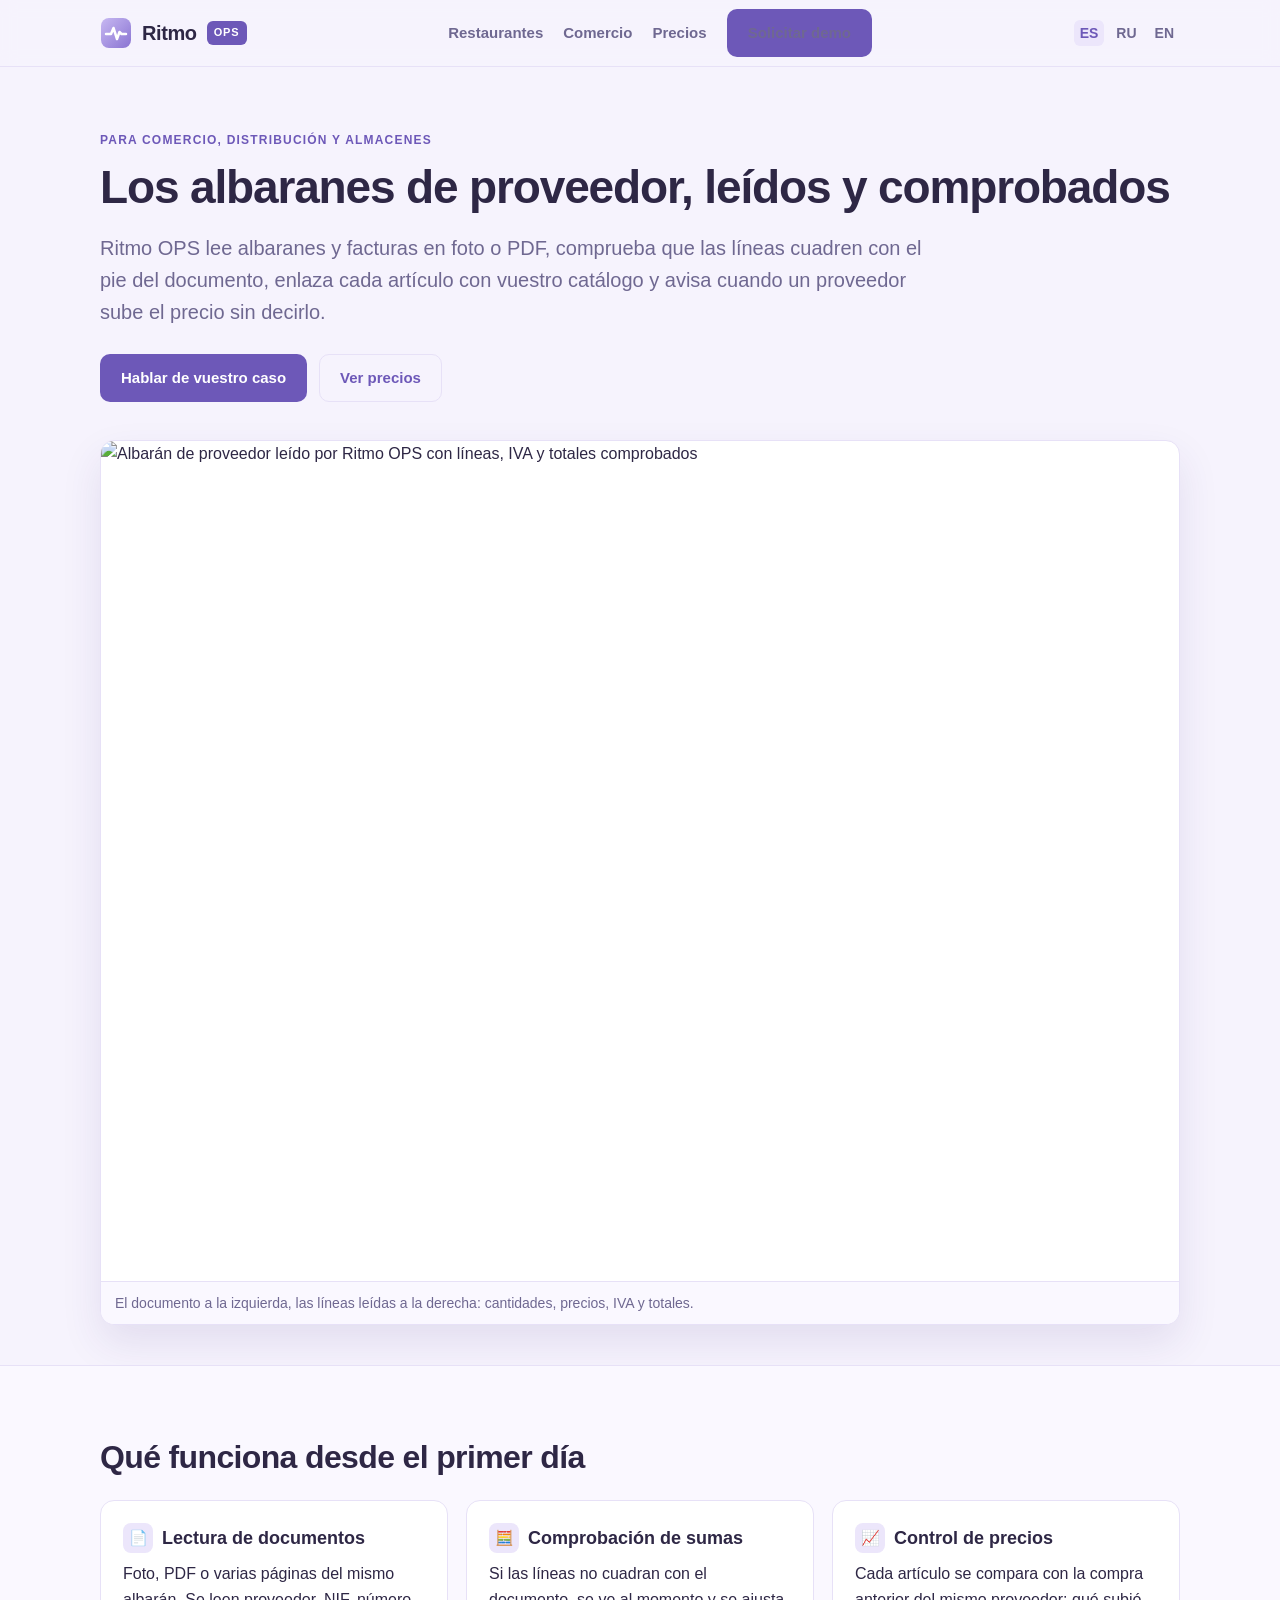
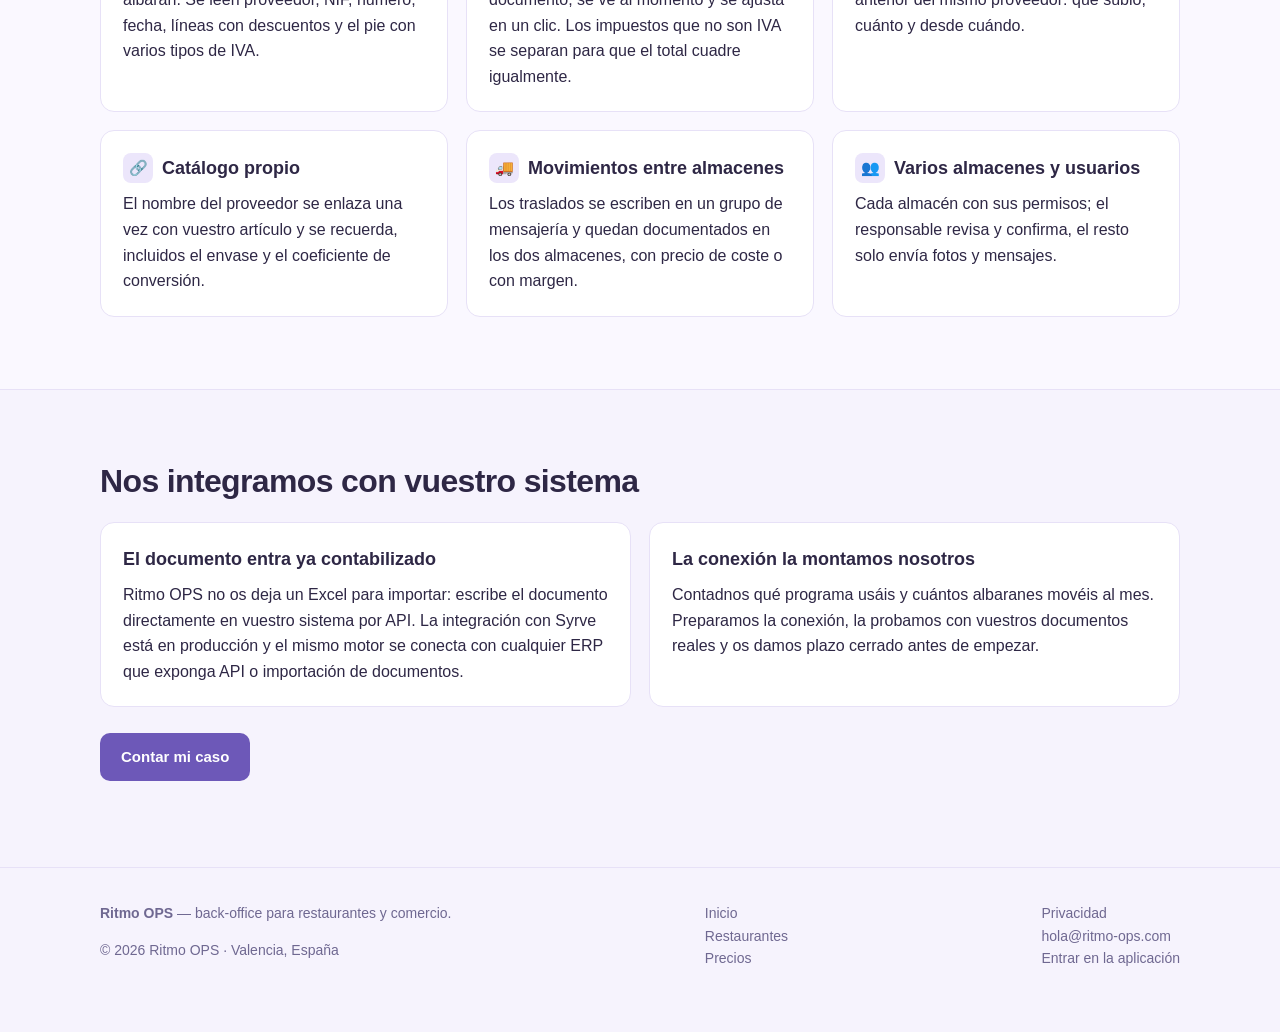
==== comercio.html @ 029183cc "Add files via upload" ====
<!doctype html>
<html lang="es">
<head>
<meta charset="utf-8">
<meta name="viewport" content="width=device-width, initial-scale=1">
<title>OCR de albaranes y control de precios para comercio y almacenes — Ritmo OPS</title>
<meta name="description" content="Lectura automática de albaranes y facturas de proveedor, control de subidas de precio y traspasos entre almacenes, contabilizados en dos clics. Nos integramos con vuestro sistema.">
<link rel="canonical" href="https://ritmo-ops.com/comercio.html">
<meta property="og:type" content="article">
<meta property="og:url" content="https://ritmo-ops.com/comercio.html">
<meta property="og:title" content="OCR de albaranes y control de precios para comercio">
<meta property="og:description" content="De la foto del albarán a los datos estructurados. Control de precios de proveedores y traspasos entre almacenes.">
<meta property="og:image" content="https://ritmo-ops.com/img/og.png">
<link rel="icon" type="image/svg+xml" href="/img/favicon.svg">
<link rel="stylesheet" href="/style.css">
</head>
<body>

<header class="top">
  <div class="wrap">
    <a class="brand" href="/">
      <span class="mark"><svg viewBox="0 0 64 64" xmlns="http://www.w3.org/2000/svg" aria-hidden="true"><defs><linearGradient id="g" x1="0" y1="0" x2="1" y2="1"><stop offset="0" stop-color="#c7b8f2"/><stop offset="1" stop-color="#8a74d2"/></linearGradient></defs><rect x="2" y="2" width="60" height="60" rx="16" fill="url(#g)"/><path d="M12 34 H22 L27 22 L34 44 L39 30 L43 34 H52" fill="none" stroke="#fff" stroke-width="5" stroke-linecap="round" stroke-linejoin="round"/></svg></span>
      Ritmo <b>OPS</b>
    </a>
    <nav class="menu">
      <a href="/restaurantes.html">Restaurantes</a>
      <a href="/comercio.html">Comercio</a>
      <a href="/#precios">Precios</a>
      <a class="btn" href="/#demo">Solicitar demo</a>
    </nav>
    <div class="lang" style="margin-left:auto">
      <a href="/" aria-current="page">ES</a><a href="/ru/">RU</a><a href="/en/">EN</a>
    </div>
  </div>
</header>

<section class="hero">
  <div class="wrap">
    <p class="eyebrow">Para comercio, distribución y almacenes</p>
    <h1>Los albaranes de proveedor, leídos y comprobados</h1>
    <p class="lead">Ritmo OPS lee albaranes y facturas en foto o PDF, comprueba que las líneas cuadren
      con el pie del documento, enlaza cada artículo con vuestro catálogo y avisa cuando un
      proveedor sube el precio sin decirlo.</p>
    <div class="cta">
      <a class="btn" href="/#demo">Hablar de vuestro caso</a>
      <a class="btn ghost" href="/#precios">Ver precios</a>
    </div>

    <figure class="shot">
      <img src="/img/shot-factura.png" width="1440" height="840"
           alt="Albarán de proveedor leído por Ritmo OPS con líneas, IVA y totales comprobados">
      <figcaption>El documento a la izquierda, las líneas leídas a la derecha: cantidades, precios, IVA y totales.</figcaption>
    </figure>
  </div>
</section>

<section class="tint">
  <div class="wrap">
    <h2>Qué funciona desde el primer día</h2>
    <div class="grid g3" style="margin-top:24px">
      <div class="card">
        <h3><span class="ico">📄</span> Lectura de documentos</h3>
        <p>Foto, PDF o varias páginas del mismo albarán. Se leen proveedor, NIF, número, fecha,
          líneas con descuentos y el pie con varios tipos de IVA.</p>
      </div>
      <div class="card">
        <h3><span class="ico">🧮</span> Comprobación de sumas</h3>
        <p>Si las líneas no cuadran con el documento, se ve al momento y se ajusta en un clic. Los
          impuestos que no son IVA se separan para que el total cuadre igualmente.</p>
      </div>
      <div class="card">
        <h3><span class="ico">📈</span> Control de precios</h3>
        <p>Cada artículo se compara con la compra anterior del mismo proveedor: qué subió, cuánto y
          desde cuándo.</p>
      </div>
      <div class="card">
        <h3><span class="ico">🔗</span> Catálogo propio</h3>
        <p>El nombre del proveedor se enlaza una vez con vuestro artículo y se recuerda, incluidos
          el envase y el coeficiente de conversión.</p>
      </div>
      <div class="card">
        <h3><span class="ico">🚚</span> Movimientos entre almacenes</h3>
        <p>Los traslados se escriben en un grupo de mensajería y quedan documentados en los dos
          almacenes, con precio de coste o con margen.</p>
      </div>
      <div class="card">
        <h3><span class="ico">👥</span> Varios almacenes y usuarios</h3>
        <p>Cada almacén con sus permisos; el responsable revisa y confirma, el resto solo envía
          fotos y mensajes.</p>
      </div>
    </div>
  </div>
</section>

<section>
  <div class="wrap">
    <h2>Nos integramos con vuestro sistema</h2>
    <div class="grid g2" style="margin-top:22px">
      <div class="card">
        <h3>El documento entra ya contabilizado</h3>
        <p>Ritmo OPS no os deja un Excel para importar: escribe el documento directamente en vuestro
          sistema por API. La integración con Syrve está en producción y el mismo motor se conecta
          con cualquier ERP que exponga API o importación de documentos.</p>
      </div>
      <div class="card">
        <h3>La conexión la montamos nosotros</h3>
        <p>Contadnos qué programa usáis y cuántos albaranes movéis al mes. Preparamos la conexión,
          la probamos con vuestros documentos reales y os damos plazo cerrado antes de empezar.</p>
      </div>
    </div>
    <p style="margin-top:26px"><a class="btn" href="/#demo">Contar mi caso</a></p>
  </div>
</section>

<footer>
  <div class="wrap cols">
    <div class="legal">
      <p><strong>Ritmo OPS</strong> — back-office para restaurantes y comercio.</p>
      <p>© 2026 Ritmo OPS · Valencia, España</p>
    </div>
    <div>
      <p><a href="/">Inicio</a><br><a href="/restaurantes.html">Restaurantes</a><br><a href="/#precios">Precios</a></p>
    </div>
    <div>
      <p><a href="/privacidad.html">Privacidad</a><br>
        <a href="mailto:hola@ritmo-ops.com">hola@ritmo-ops.com</a><br>
        <a href="https://app.ritmo-ops.com">Entrar en la aplicación</a></p>
    </div>
  </div>
</footer>

</body>
</html>
---- style.css ----
/* Ritmo OPS — сайт-витрина. Один файл на все страницы. */
:root {
  --ground: #f6f3fd; --surface: #fff; --surface-2: #faf8ff;
  --ink: #2e2745; --ink-soft: #6f6891; --line: #e7e1f7;
  --accent: #6d58b8; --accent-2: #8a74d2; --accent-soft: #ece6fb; --lilac: #d9cef7;
  --ok: #2f7d5c; --ok-soft: #e3f3ec;
  --radius: 14px; --wrap: 1120px;
  color-scheme: light;
}
* { box-sizing: border-box; }
html { scroll-behavior: smooth; }
body {
  margin: 0; background: var(--ground); color: var(--ink);
  font: 16px/1.6 -apple-system, BlinkMacSystemFont, "Segoe UI", Roboto, "Helvetica Neue", Arial, sans-serif;
  -webkit-font-smoothing: antialiased;
}
img { max-width: 100%; display: block; }
a { color: var(--accent); text-decoration: none; }
a:hover { text-decoration: underline; }
.wrap { width: 100%; max-width: var(--wrap); margin: 0 auto; padding: 0 20px; }

/* шапка */
header.top { position: sticky; top: 0; z-index: 20; background: rgba(246,243,253,.92);
  backdrop-filter: blur(8px); border-bottom: 1px solid var(--line); }
.top .wrap { display: flex; align-items: center; gap: 18px; height: 66px; }
.brand { display: flex; align-items: center; gap: 10px; font-weight: 800; font-size: 20px;
  letter-spacing: -.02em; color: var(--ink); }
.brand:hover { text-decoration: none; }
.brand .mark { width: 32px; height: 32px; border-radius: 9px; overflow: hidden; flex: none; }
.brand b { background: var(--accent); color: #fff; font-size: 11px; font-weight: 800;
  letter-spacing: .08em; padding: 3px 7px; border-radius: 6px; }
nav.menu { display: flex; gap: 20px; margin-left: auto; align-items: center; }
nav.menu a { color: var(--ink-soft); font-weight: 600; font-size: 15px; }
nav.menu a:hover { color: var(--accent); text-decoration: none; }
.lang { display: flex; gap: 6px; align-items: center; font-size: 14px; }
.lang a { color: var(--ink-soft); font-weight: 600; padding: 2px 6px; border-radius: 6px; }
.lang a[aria-current] { background: var(--accent-soft); color: var(--accent); }
.btn { display: inline-block; background: var(--accent); color: #fff; font-weight: 700;
  padding: 11px 20px; border-radius: 10px; border: 1px solid transparent; font-size: 15px; }
.btn:hover { background: #5c48a3; text-decoration: none; }
.btn.ghost { background: transparent; color: var(--accent); border-color: var(--line); }
.btn.ghost:hover { background: var(--accent-soft); }
.burger { display: none; }

/* секции */
section { padding: 72px 0; }
section.tint { background: var(--surface-2); border-top: 1px solid var(--line); border-bottom: 1px solid var(--line); }
h1 { font-size: clamp(30px, 5vw, 46px); line-height: 1.12; letter-spacing: -.025em; margin: 0 0 18px; }
h2 { font-size: clamp(24px, 3.4vw, 32px); line-height: 1.2; letter-spacing: -.02em; margin: 0 0 14px; }
h3 { font-size: 18px; margin: 0 0 8px; }
p.lead { font-size: clamp(17px, 2.2vw, 20px); color: var(--ink-soft); margin: 0 0 26px; max-width: 42em; }
p { margin: 0 0 14px; }
.muted { color: var(--ink-soft); }
.eyebrow { text-transform: uppercase; letter-spacing: .1em; font-size: 12px; font-weight: 800;
  color: var(--accent); margin: 0 0 12px; }

/* герой */
.hero { padding: 64px 0 40px; }
.hero .cta { display: flex; gap: 12px; flex-wrap: wrap; margin-bottom: 14px; }
.hero .note { font-size: 14px; color: var(--ink-soft); }
.shot { margin-top: 38px; border: 1px solid var(--line); border-radius: var(--radius);
  overflow: hidden; background: var(--surface); box-shadow: 0 18px 40px rgba(60,44,120,.10); }
.shot img { width: 100%; }
figure { margin: 0; }
figcaption { font-size: 14px; color: var(--ink-soft); padding: 10px 14px; border-top: 1px solid var(--line);
  background: var(--surface-2); }

/* сетки */
.grid { display: grid; gap: 18px; }
.g2 { grid-template-columns: repeat(2, 1fr); }
.g3 { grid-template-columns: repeat(3, 1fr); }
.card { background: var(--surface); border: 1px solid var(--line); border-radius: var(--radius); padding: 22px; }
.card h3 { display: flex; align-items: center; gap: 9px; }
.card p:last-child { margin-bottom: 0; }
.ico { width: 30px; height: 30px; border-radius: 8px; background: var(--accent-soft); color: var(--accent);
  display: grid; place-items: center; font-size: 15px; flex: none; }

/* шаги */
ol.steps { counter-reset: s; list-style: none; padding: 0; margin: 0; display: grid; gap: 16px;
  grid-template-columns: repeat(4, 1fr); }
ol.steps li { counter-increment: s; background: var(--surface); border: 1px solid var(--line);
  border-radius: var(--radius); padding: 20px; }
ol.steps li::before { content: counter(s); display: grid; place-items: center; width: 28px; height: 28px;
  border-radius: 50%; background: var(--accent); color: #fff; font-weight: 800; font-size: 14px; margin-bottom: 10px; }
ol.steps b { display: block; margin-bottom: 4px; }

/* чат-пример */
.chat { background: var(--surface); border: 1px solid var(--line); border-radius: var(--radius); padding: 18px; }
.bubble { background: var(--accent-soft); border-radius: 12px; padding: 12px 14px; font-size: 15px;
  white-space: pre-line; margin-bottom: 10px; }
.arrowdown { text-align: center; color: var(--accent); font-size: 22px; margin: 6px 0; }
.docline { display: flex; justify-content: space-between; gap: 12px; padding: 10px 12px;
  border: 1px solid var(--line); border-radius: 10px; margin-bottom: 8px; font-size: 15px; }
.docline b { font-weight: 700; }
.tag { font-size: 12px; font-weight: 700; padding: 2px 8px; border-radius: 999px;
  background: var(--ok-soft); color: var(--ok); white-space: nowrap; }

/* тарифы */
.plans { display: grid; gap: 18px; grid-template-columns: repeat(3, 1fr); align-items: start; }
.plan { background: var(--surface); border: 1px solid var(--line); border-radius: var(--radius); padding: 24px; }
.plan.best { border-color: var(--accent); box-shadow: 0 12px 30px rgba(109,88,184,.12); position: relative; }
.plan.best::after { content: "Más elegido"; position: absolute; top: -12px; right: 18px; background: var(--accent);
  color: #fff; font-size: 12px; font-weight: 700; padding: 3px 10px; border-radius: 999px; }
.price { font-size: 34px; font-weight: 800; letter-spacing: -.02em; }
.price span { font-size: 15px; font-weight: 600; color: var(--ink-soft); }
.plan ul { list-style: none; padding: 0; margin: 14px 0 18px; }
.plan li { padding: 6px 0 6px 24px; position: relative; color: var(--ink-soft); }
.plan li::before { content: "✓"; position: absolute; left: 0; color: var(--accent); font-weight: 800; }

/* FAQ */
details { background: var(--surface); border: 1px solid var(--line); border-radius: var(--radius);
  padding: 16px 18px; margin-bottom: 10px; }
details[open] { border-color: var(--lilac); }
summary { font-weight: 700; cursor: pointer; list-style: none; }
summary::-webkit-details-marker { display: none; }
summary::after { content: "+"; float: right; color: var(--accent); font-weight: 800; }
details[open] summary::after { content: "–"; }
details p { margin: 12px 0 0; color: var(--ink-soft); }

/* финальный блок и подвал */
.final { background: linear-gradient(135deg, var(--lilac), var(--accent-soft)); border-radius: 18px;
  padding: 40px; text-align: center; }
.final h2 { margin-bottom: 10px; }
footer { border-top: 1px solid var(--line); padding: 34px 0 48px; color: var(--ink-soft); font-size: 14px; }
footer .cols { display: flex; gap: 28px; flex-wrap: wrap; justify-content: space-between; }
footer a { color: var(--ink-soft); }
footer .legal { max-width: 34em; }

@media (max-width: 900px) {
  .g3, .plans, ol.steps { grid-template-columns: 1fr 1fr; }
  nav.menu { display: none; }
  section { padding: 52px 0; }
}
@media (max-width: 620px) {
  .g2, .g3, .plans, ol.steps { grid-template-columns: 1fr; }
  .final { padding: 28px 20px; }
}
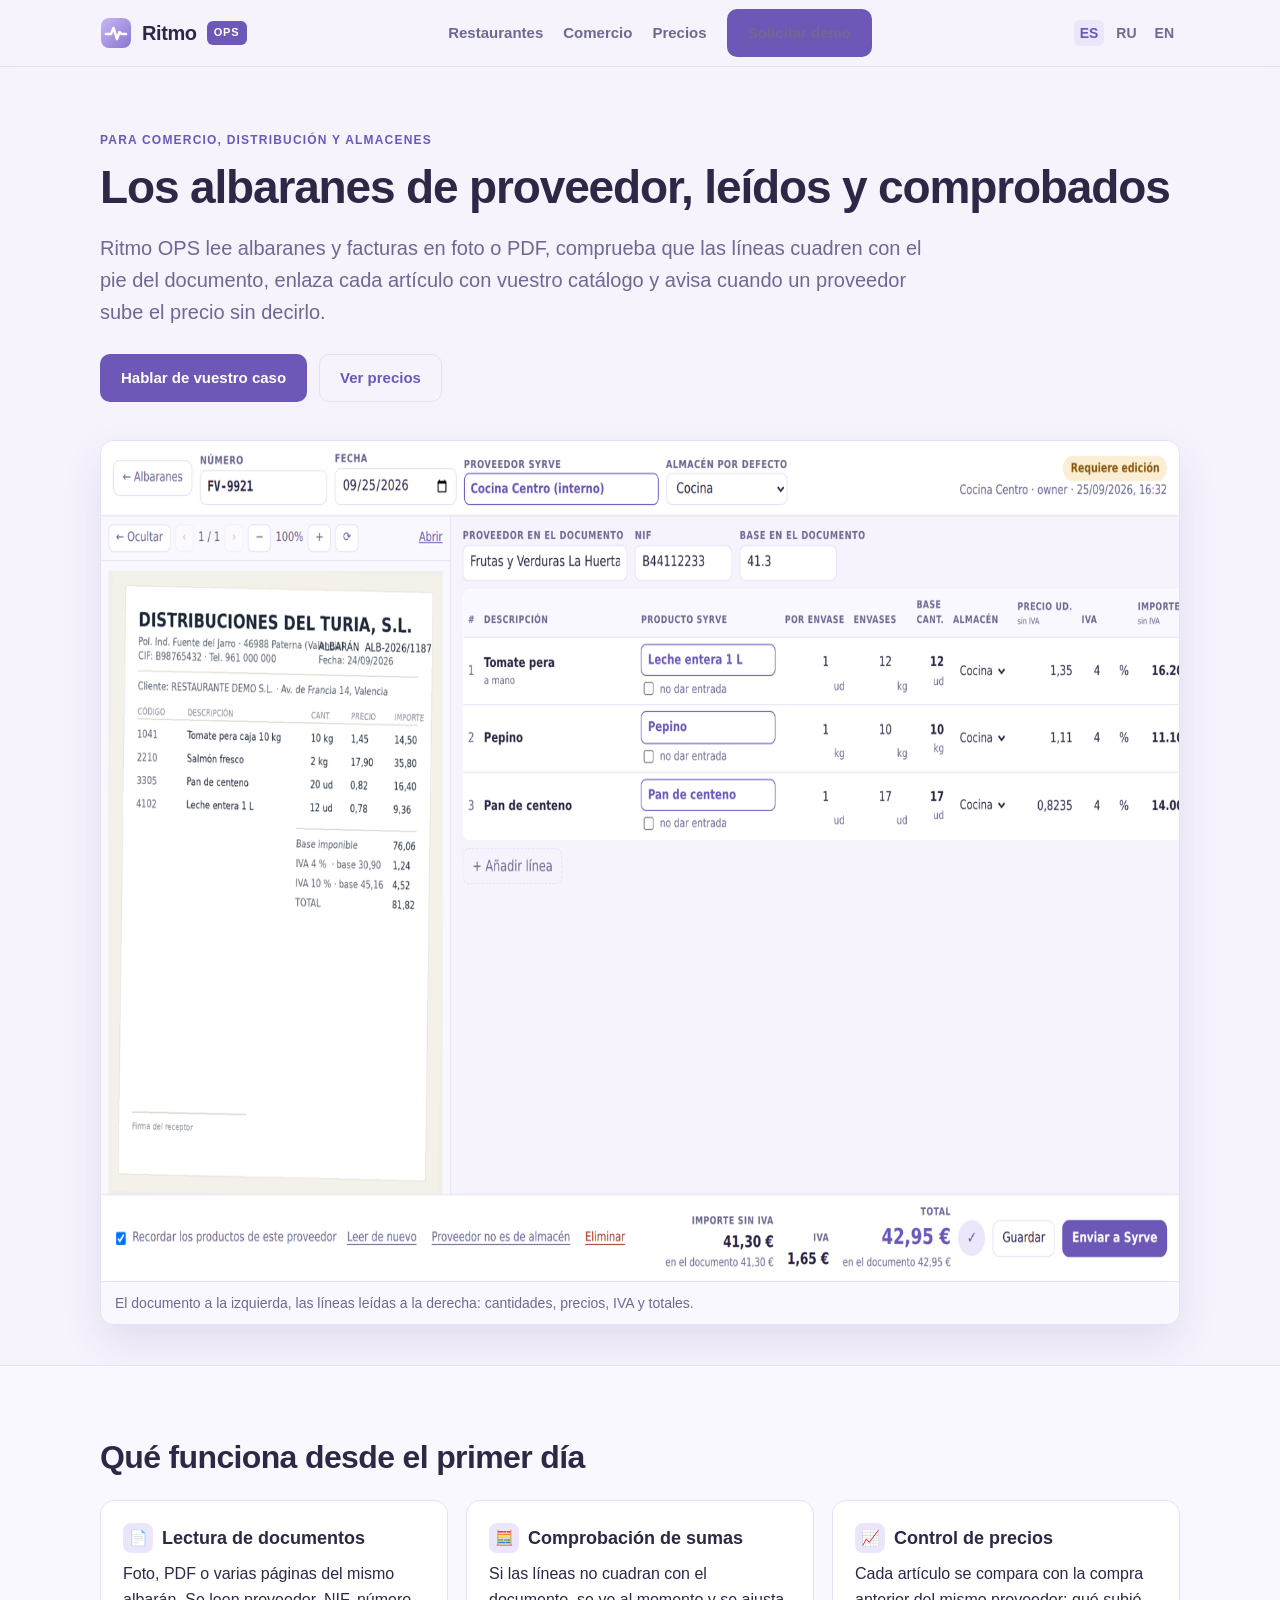
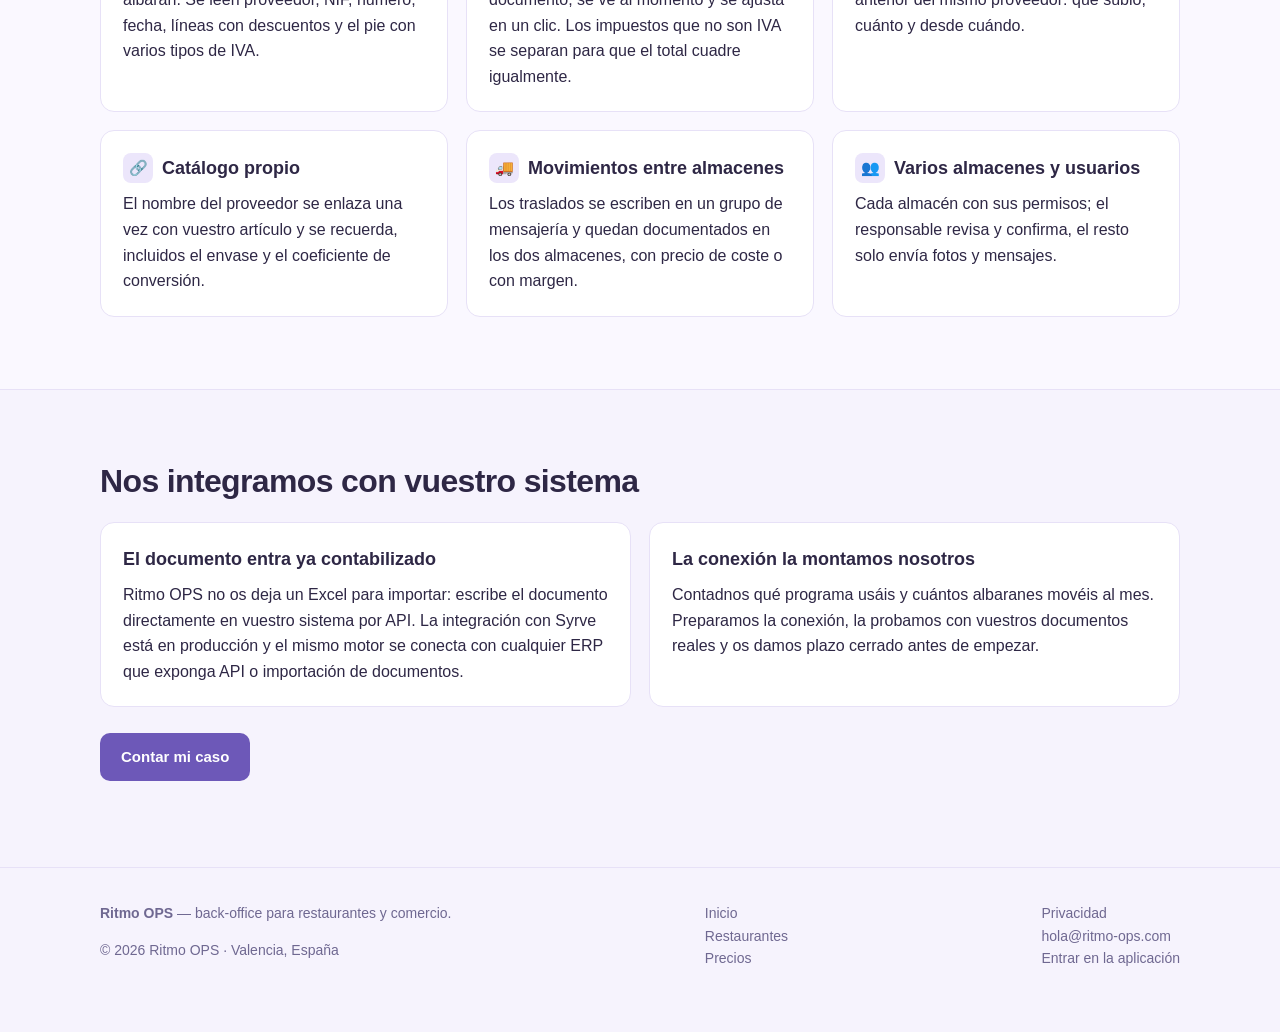
==== commit 9423d685: "Add files via upload" ====
--- a/comercio.html
+++ b/comercio.html
@@ -10,8 +10,8 @@
 <meta property="og:url" content="https://ritmo-ops.com/comercio.html">
 <meta property="og:title" content="OCR de albaranes y control de precios para comercio">
 <meta property="og:description" content="De la foto del albarán a los datos estructurados. Control de precios de proveedores y traspasos entre almacenes.">
-<meta property="og:image" content="https://ritmo-ops.com/img/og.png">
-<link rel="icon" type="image/svg+xml" href="/img/favicon.svg">
+<meta property="og:image" content="https://ritmo-ops.com/og.png">
+<link rel="icon" type="image/svg+xml" href="/favicon.svg">
 <link rel="stylesheet" href="/style.css">
 </head>
 <body>
@@ -29,7 +29,7 @@
       <a class="btn" href="/#demo">Solicitar demo</a>
     </nav>
     <div class="lang" style="margin-left:auto">
-      <a href="/" aria-current="page">ES</a><a href="/ru/">RU</a><a href="/en/">EN</a>
+      <a href="/" aria-current="page">ES</a><a href="/ru.html">RU</a><a href="/en.html">EN</a>
     </div>
   </div>
 </header>
@@ -47,7 +47,7 @@
     </div>
 
     <figure class="shot">
-      <img src="/img/shot-factura.png" width="1440" height="840"
+      <img src="/shot-factura.png" width="1440" height="840"
            alt="Albarán de proveedor leído por Ritmo OPS con líneas, IVA y totales comprobados">
       <figcaption>El documento a la izquierda, las líneas leídas a la derecha: cantidades, precios, IVA y totales.</figcaption>
     </figure>
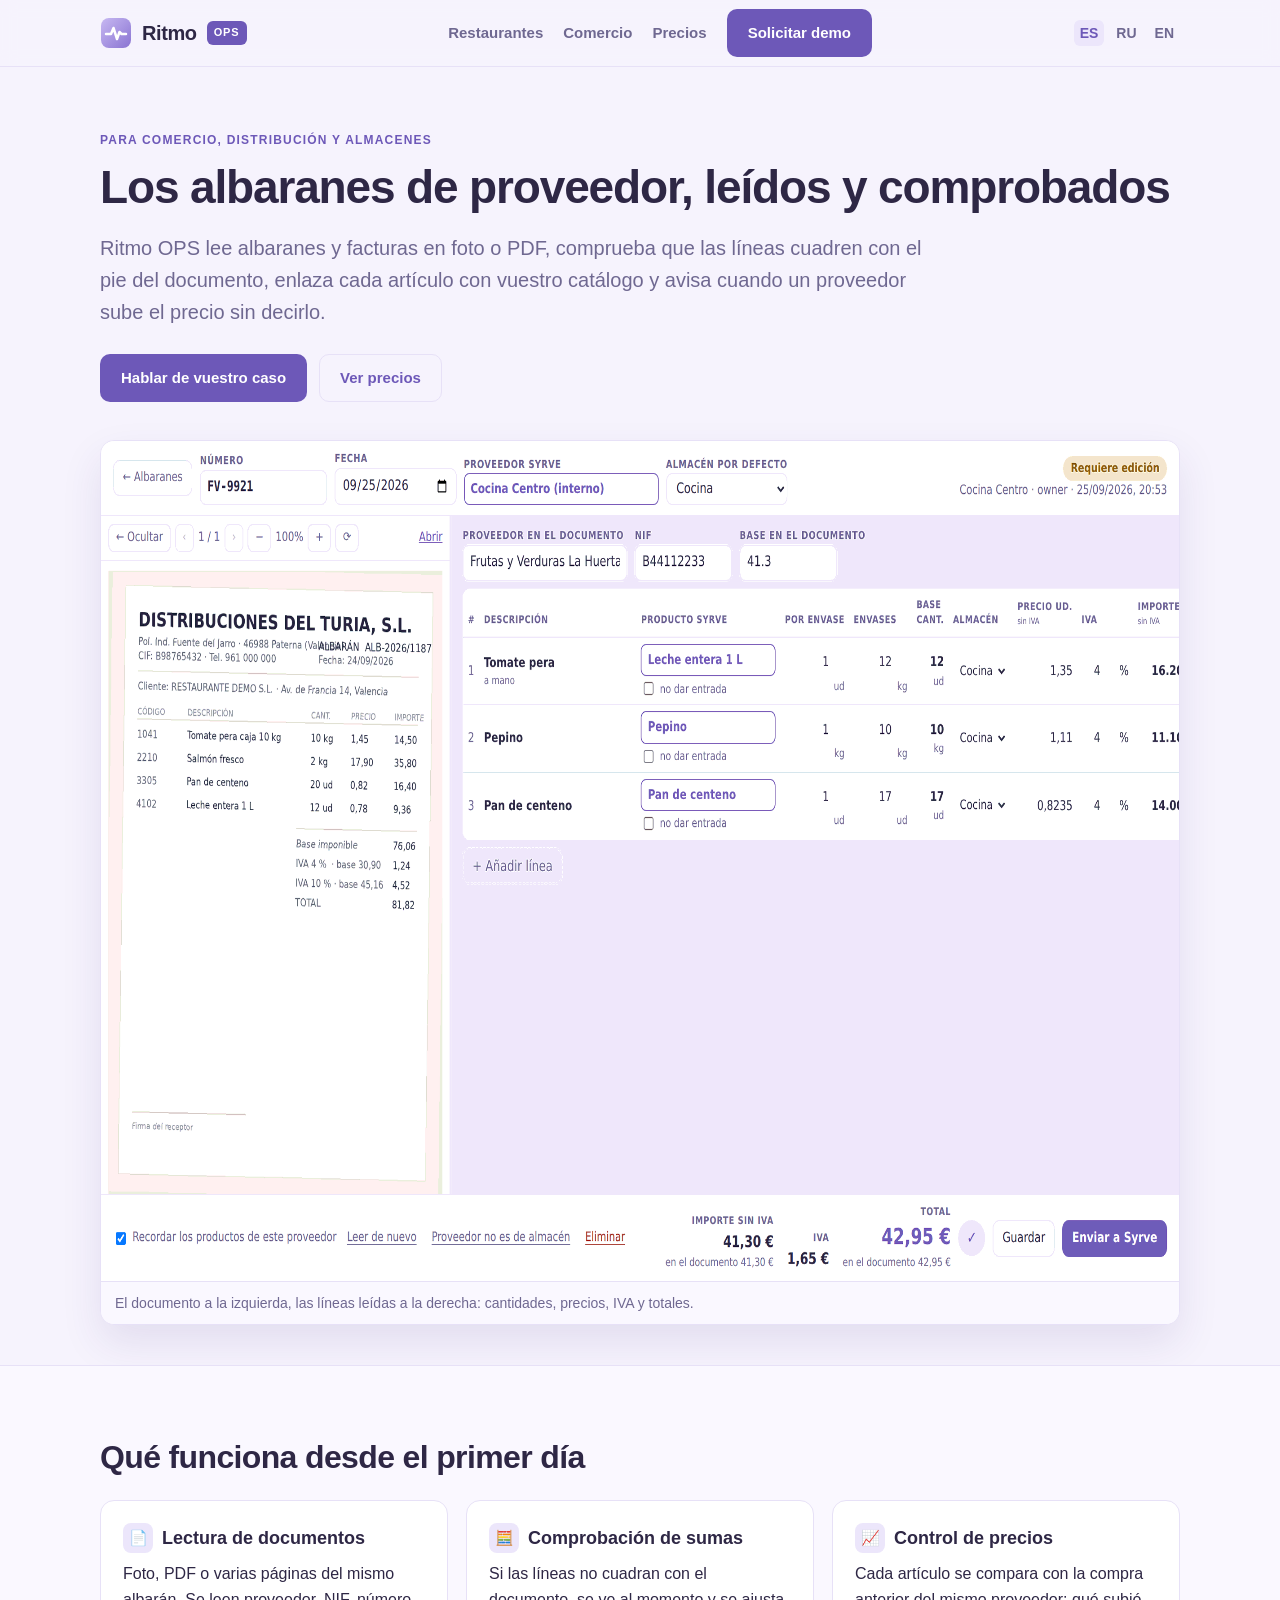
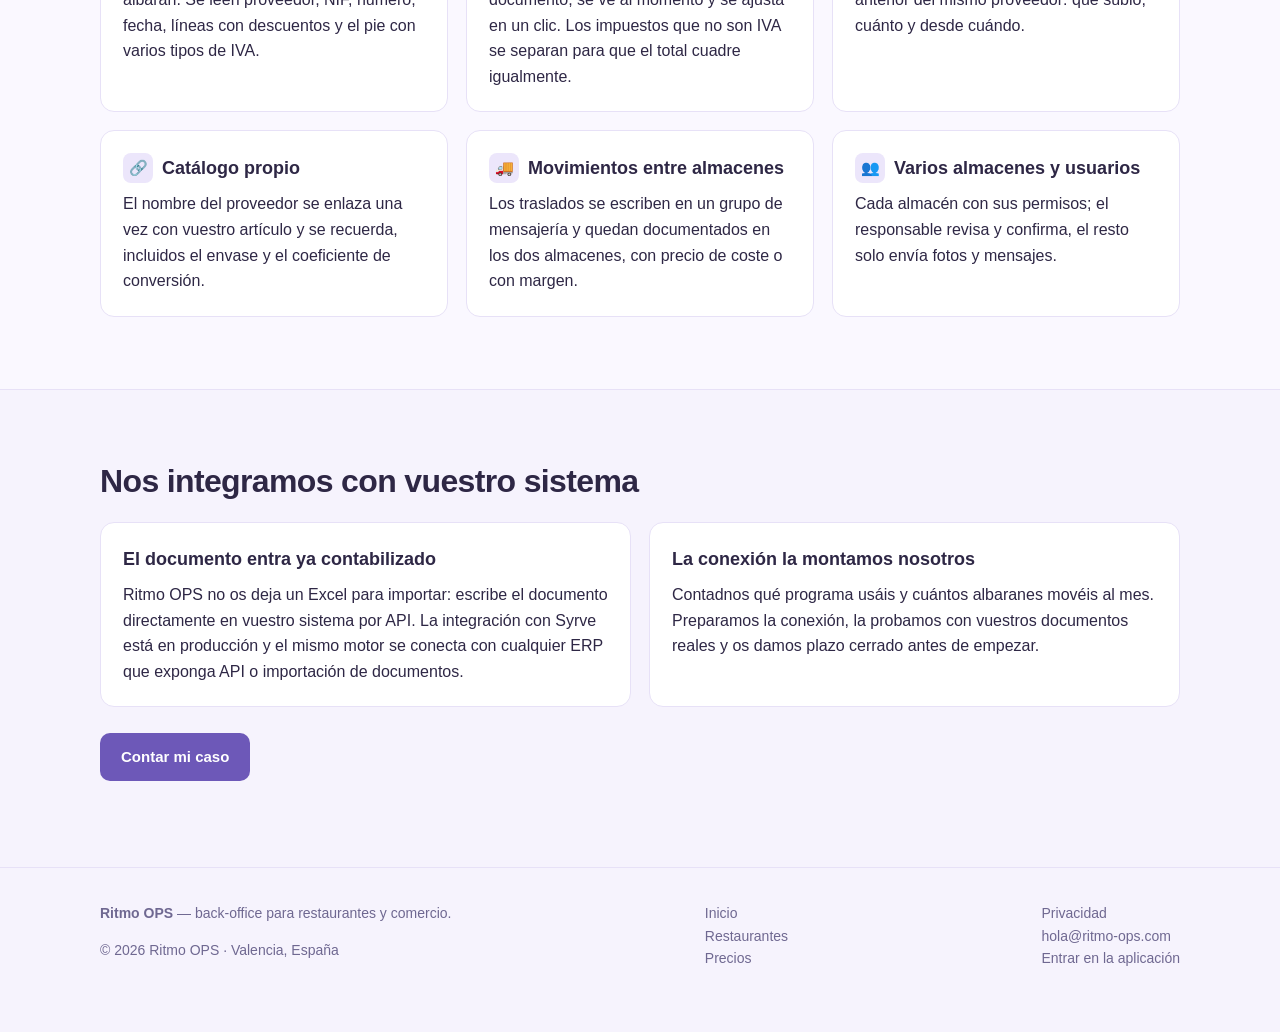
==== commit a8d055f6: "Add files via upload" ====
--- a/comercio.html
+++ b/comercio.html
@@ -123,11 +123,33 @@
     </div>
     <div>
       <p><a href="/privacidad.html">Privacidad</a><br>
-        <a href="mailto:hola@ritmo-ops.com">hola@ritmo-ops.com</a><br>
+        <a href="/#demo" data-copy="hola@ritmo-ops.com" data-done="¡Copiado!" title="Clic para copiar">hola@ritmo-ops.com</a><br>
         <a href="https://app.ritmo-ops.com">Entrar en la aplicación</a></p>
     </div>
   </div>
 </footer>
 
+<script>
+document.addEventListener("click", function (e) {
+  var el = e.target.closest("[data-copy]");
+  if (!el) return;
+  e.preventDefault();
+  if (el.dataset.busy) return;
+  var was = el.textContent, done = el.getAttribute("data-done") || "OK";
+  var show = function () {
+    el.dataset.busy = "1"; el.textContent = done;
+    setTimeout(function () { el.textContent = was; delete el.dataset.busy; }, 1600);
+  };
+  var txt = el.getAttribute("data-copy");
+  if (navigator.clipboard && navigator.clipboard.writeText) navigator.clipboard.writeText(txt).then(show, show);
+  else {
+    var i = document.createElement("textarea");
+    i.value = txt; i.setAttribute("readonly", ""); i.style.position = "fixed"; i.style.opacity = "0";
+    document.body.appendChild(i); i.select();
+    try { document.execCommand("copy"); } catch (err) {}
+    i.remove(); show();
+  }
+});
+</script>
 </body>
 </html>
--- a/style.css
+++ b/style.css
@@ -32,6 +32,8 @@
 nav.menu { display: flex; gap: 20px; margin-left: auto; align-items: center; }
 nav.menu a { color: var(--ink-soft); font-weight: 600; font-size: 15px; }
 nav.menu a:hover { color: var(--accent); text-decoration: none; }
+nav.menu a.btn { color: #fff; }
+nav.menu a.btn:hover { color: #fff; }
 .lang { display: flex; gap: 6px; align-items: center; font-size: 14px; }
 .lang a { color: var(--ink-soft); font-weight: 600; padding: 2px 6px; border-radius: 6px; }
 .lang a[aria-current] { background: var(--accent-soft); color: var(--accent); }
@@ -135,3 +137,5 @@
   .g2, .g3, .plans, ol.steps { grid-template-columns: 1fr; }
   .final { padding: 28px 20px; }
 }
+
+[data-copy] { cursor: pointer; }
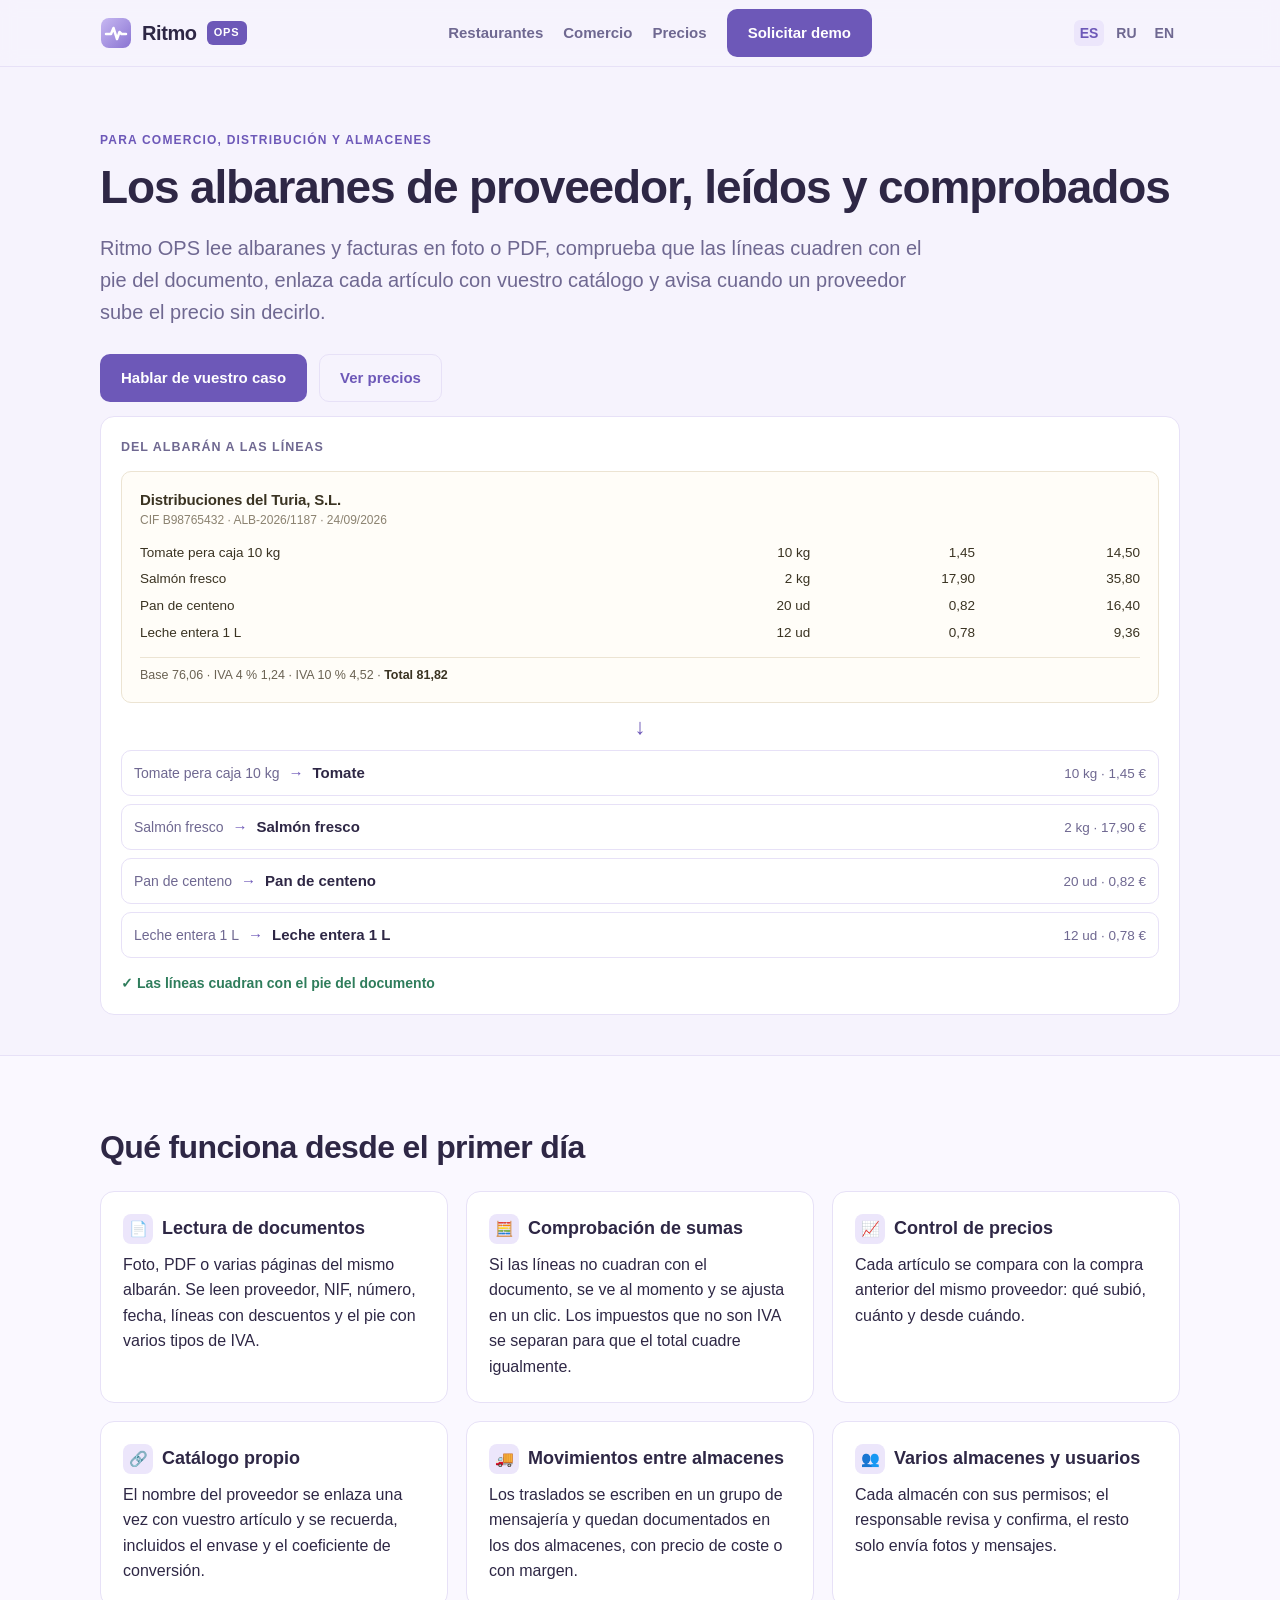
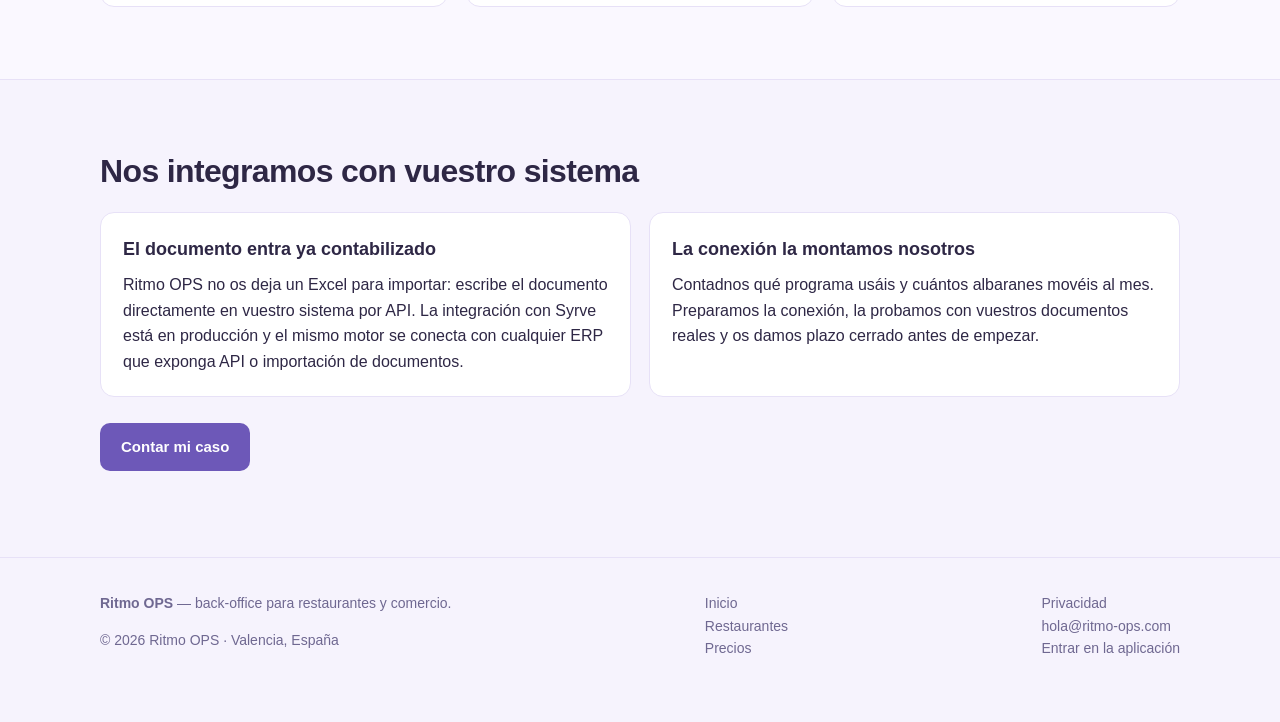
==== commit d49ff5d5: "Add files via upload" ====
--- a/comercio.html
+++ b/comercio.html
@@ -46,12 +46,28 @@
       <a class="btn ghost" href="/#precios">Ver precios</a>
     </div>
 
-    <figure class="shot">
-      <img src="/shot-factura.png" width="1440" height="840"
-           alt="Albarán de proveedor leído por Ritmo OPS con líneas, IVA y totales comprobados">
-      <figcaption>El documento a la izquierda, las líneas leídas a la derecha: cantidades, precios, IVA y totales.</figcaption>
-    </figure>
+<div class="demo">
+  <h4>Del albar&aacute;n a las l&iacute;neas</h4>
+  <div class="paper">
+    <div class="ph">Distribuciones del Turia, S.L.</div>
+    <div class="pm">CIF B98765432 &middot; ALB-2026/1187 &middot; 24/09/2026</div>
+    <table>
+      <tr><td>Tomate pera caja 10 kg</td><td class="n">10 kg</td><td class="n">1,45</td><td class="n">14,50</td></tr>
+      <tr><td>Salm&oacute;n fresco</td><td class="n">2 kg</td><td class="n">17,90</td><td class="n">35,80</td></tr>
+      <tr><td>Pan de centeno</td><td class="n">20 ud</td><td class="n">0,82</td><td class="n">16,40</td></tr>
+      <tr><td>Leche entera 1 L</td><td class="n">12 ud</td><td class="n">0,78</td><td class="n">9,36</td></tr>
+    </table>
+    <div class="pf">Base 76,06 &middot; IVA 4 % 1,24 &middot; IVA 10 % 4,52 &middot; <b>Total 81,82</b></div>
   </div>
+  <div class="arrowdown">&darr;</div>
+  <div class="match-list">
+    <div class="mrow"><span class="src">Tomate pera caja 10 kg</span><span class="to">&rarr;</span><span class="dst">Tomate</span><span class="qty">10 kg &middot; 1,45 &euro;</span></div>
+    <div class="mrow"><span class="src">Salm&oacute;n fresco</span><span class="to">&rarr;</span><span class="dst">Salm&oacute;n fresco</span><span class="qty">2 kg &middot; 17,90 &euro;</span></div>
+    <div class="mrow"><span class="src">Pan de centeno</span><span class="to">&rarr;</span><span class="dst">Pan de centeno</span><span class="qty">20 ud &middot; 0,82 &euro;</span></div>
+    <div class="mrow"><span class="src">Leche entera 1 L</span><span class="to">&rarr;</span><span class="dst">Leche entera 1 L</span><span class="qty">12 ud &middot; 0,78 &euro;</span></div>
+  </div>
+  <p class="ok-line">&check; Las l&iacute;neas cuadran con el pie del documento</p>
+</div>  </div>
 </section>
 
 <section class="tint">
--- a/style.css
+++ b/style.css
@@ -139,3 +139,40 @@
 }
 
 [data-copy] { cursor: pointer; }
+
+/* демо-блоки вместо скриншотов */
+.demo { background: var(--surface); border: 1px solid var(--line); border-radius: var(--radius); padding: 20px; }
+.demo h4 { margin: 0 0 14px; font-size: 12.5px; letter-spacing: .08em; text-transform: uppercase;
+  color: var(--ink-soft); font-weight: 700; }
+.paper { background: #fffdf8; border: 1px solid #ece4d3; border-radius: 10px; padding: 16px 18px;
+  font-size: 13.5px; line-height: 1.55; color: #3a3322; }
+.paper .ph { font-weight: 800; font-size: 15px; letter-spacing: -.01em; }
+.paper .pm { color: #8b8270; font-size: 12px; margin-bottom: 10px; }
+.paper table { width: 100%; border-collapse: collapse; }
+.paper td { padding: 3px 0; }
+.paper td.n { text-align: right; white-space: nowrap; padding-left: 12px; }
+.paper .pf { border-top: 1px solid #ece4d3; margin-top: 10px; padding-top: 8px; font-size: 12.5px; color: #6b6354; }
+.paper .pf b { color: #3a3322; }
+.match-list { display: grid; gap: 8px; }
+.mrow { border: 1px solid var(--line); border-radius: 10px; padding: 10px 12px;
+  display: flex; align-items: baseline; gap: 9px; flex-wrap: wrap; font-size: 15px; }
+.mrow .src { color: var(--ink-soft); font-size: 14px; }
+.mrow .to { color: var(--accent); font-weight: 800; }
+.mrow .dst { font-weight: 700; }
+.mrow .qty { margin-left: auto; font-size: 13.5px; color: var(--ink-soft); white-space: nowrap; }
+.ok-line { display: flex; align-items: center; gap: 8px; margin: 14px 0 0;
+  font-size: 14px; color: var(--ok); font-weight: 700; }
+.doclist { display: grid; gap: 8px; }
+.drow { display: flex; align-items: baseline; gap: 12px; padding: 12px 14px;
+  border: 1px solid var(--line); border-radius: 10px; font-size: 15px; }
+.drow .num { font-weight: 700; white-space: nowrap; }
+.drow .sup { color: var(--ink-soft); font-size: 14px; }
+.drow .sum { margin-left: auto; font-weight: 700; white-space: nowrap; }
+.pill { font-size: 12px; font-weight: 700; padding: 3px 9px; border-radius: 999px; white-space: nowrap; }
+.pill.ok { background: var(--ok-soft); color: var(--ok); }
+.pill.rdy { background: var(--accent-soft); color: var(--accent); }
+.pill.wait { background: #fdf3d8; color: #8a6a10; }
+@media (max-width: 760px) {
+  .drow, .mrow { flex-wrap: wrap; }
+  .drow .sum, .mrow .qty { margin-left: 0; }
+}
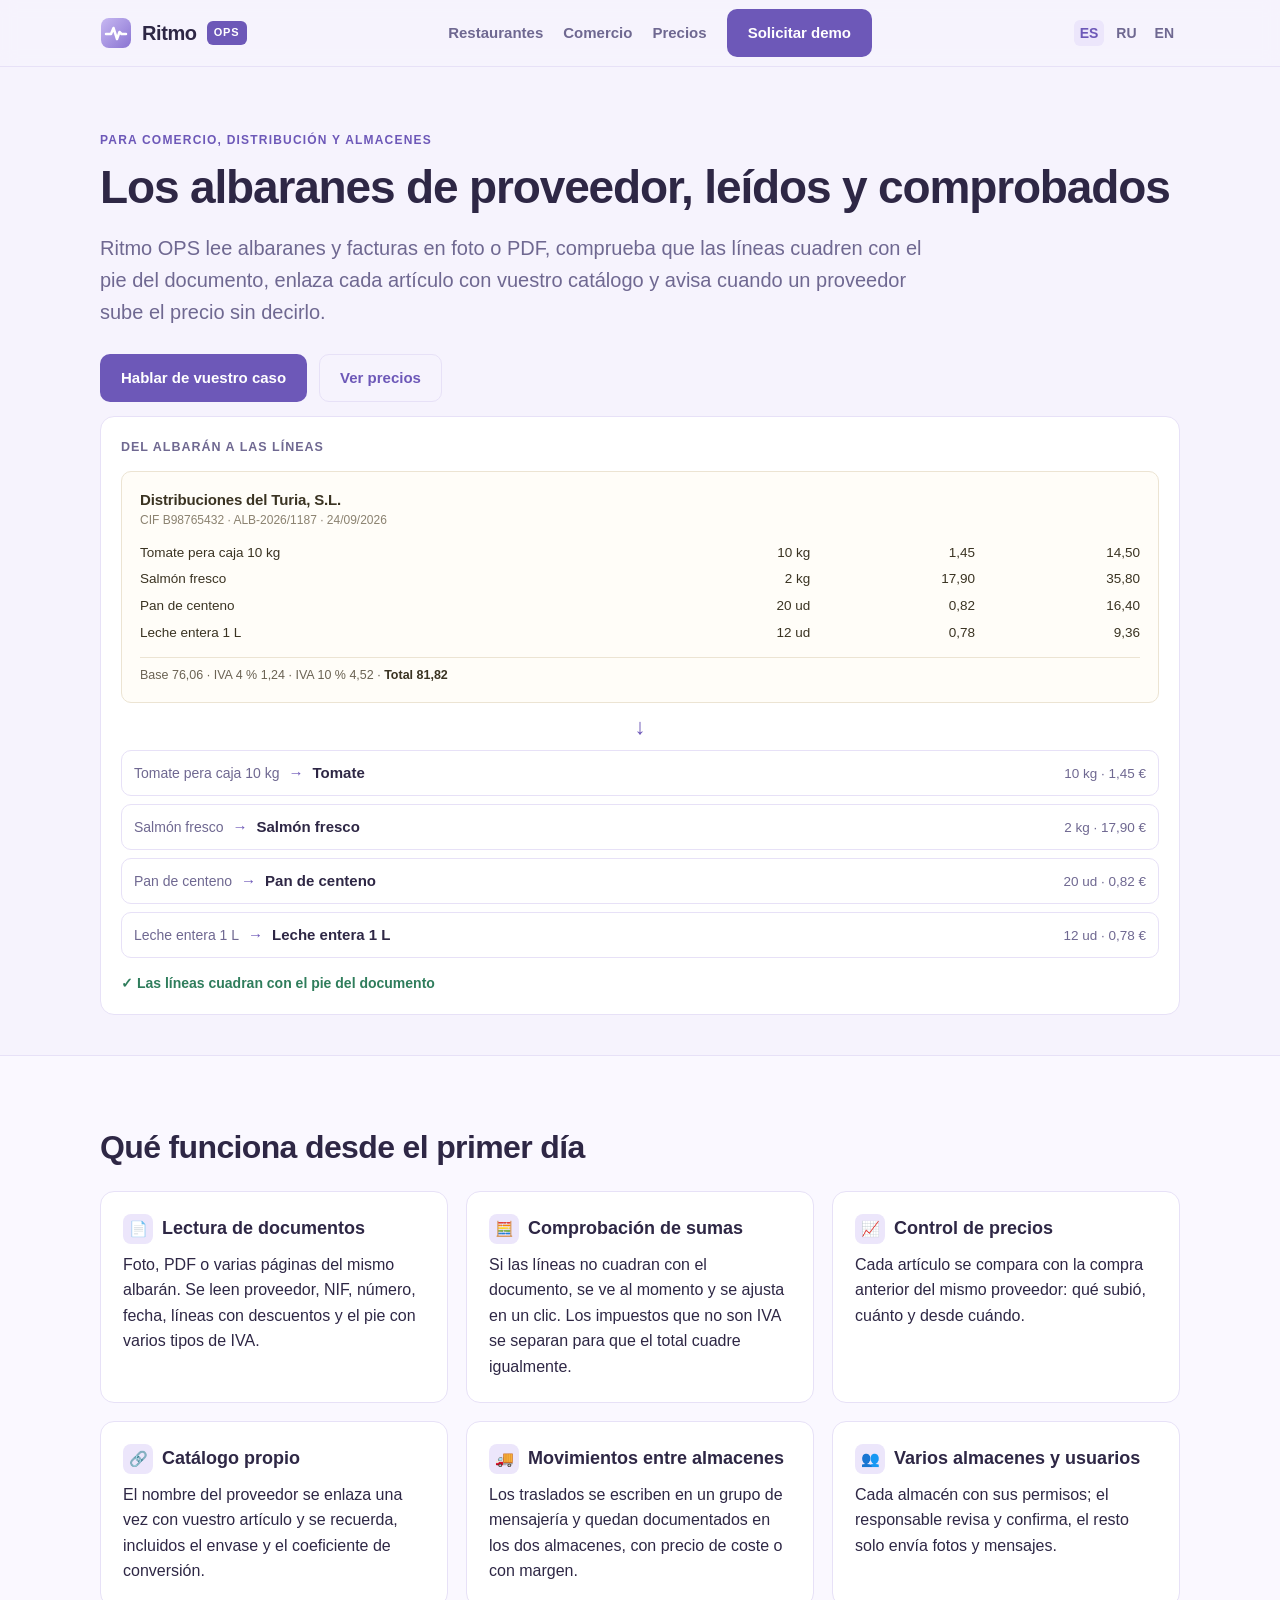
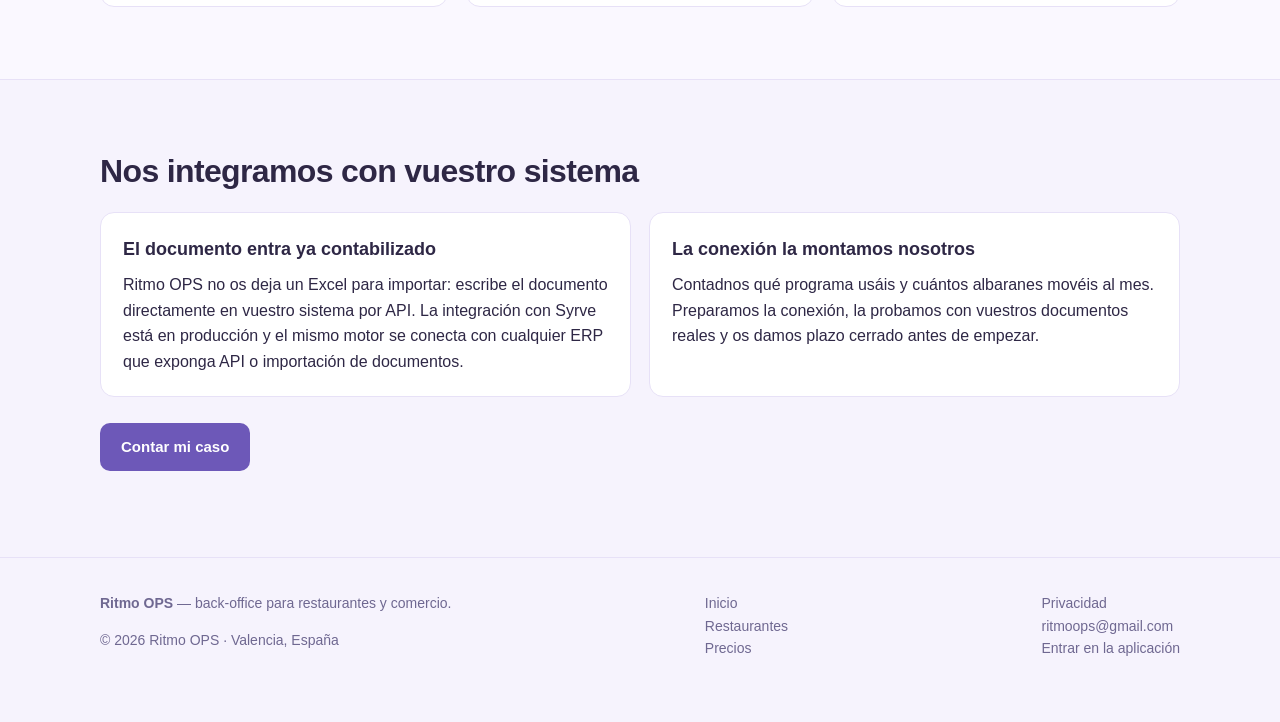
==== commit e1a3221d: "Add files via upload" ====
--- a/comercio.html
+++ b/comercio.html
@@ -139,7 +139,7 @@
     </div>
     <div>
       <p><a href="/privacidad.html">Privacidad</a><br>
-        <a href="/#demo" data-copy="hola@ritmo-ops.com" data-done="¡Copiado!" title="Clic para copiar">hola@ritmo-ops.com</a><br>
+        <a href="/#demo" data-copy="ritmoops@gmail.com" data-done="¡Copiado!" title="Clic para copiar">ritmoops@gmail.com</a><br>
         <a href="https://app.ritmo-ops.com">Entrar en la aplicación</a></p>
     </div>
   </div>
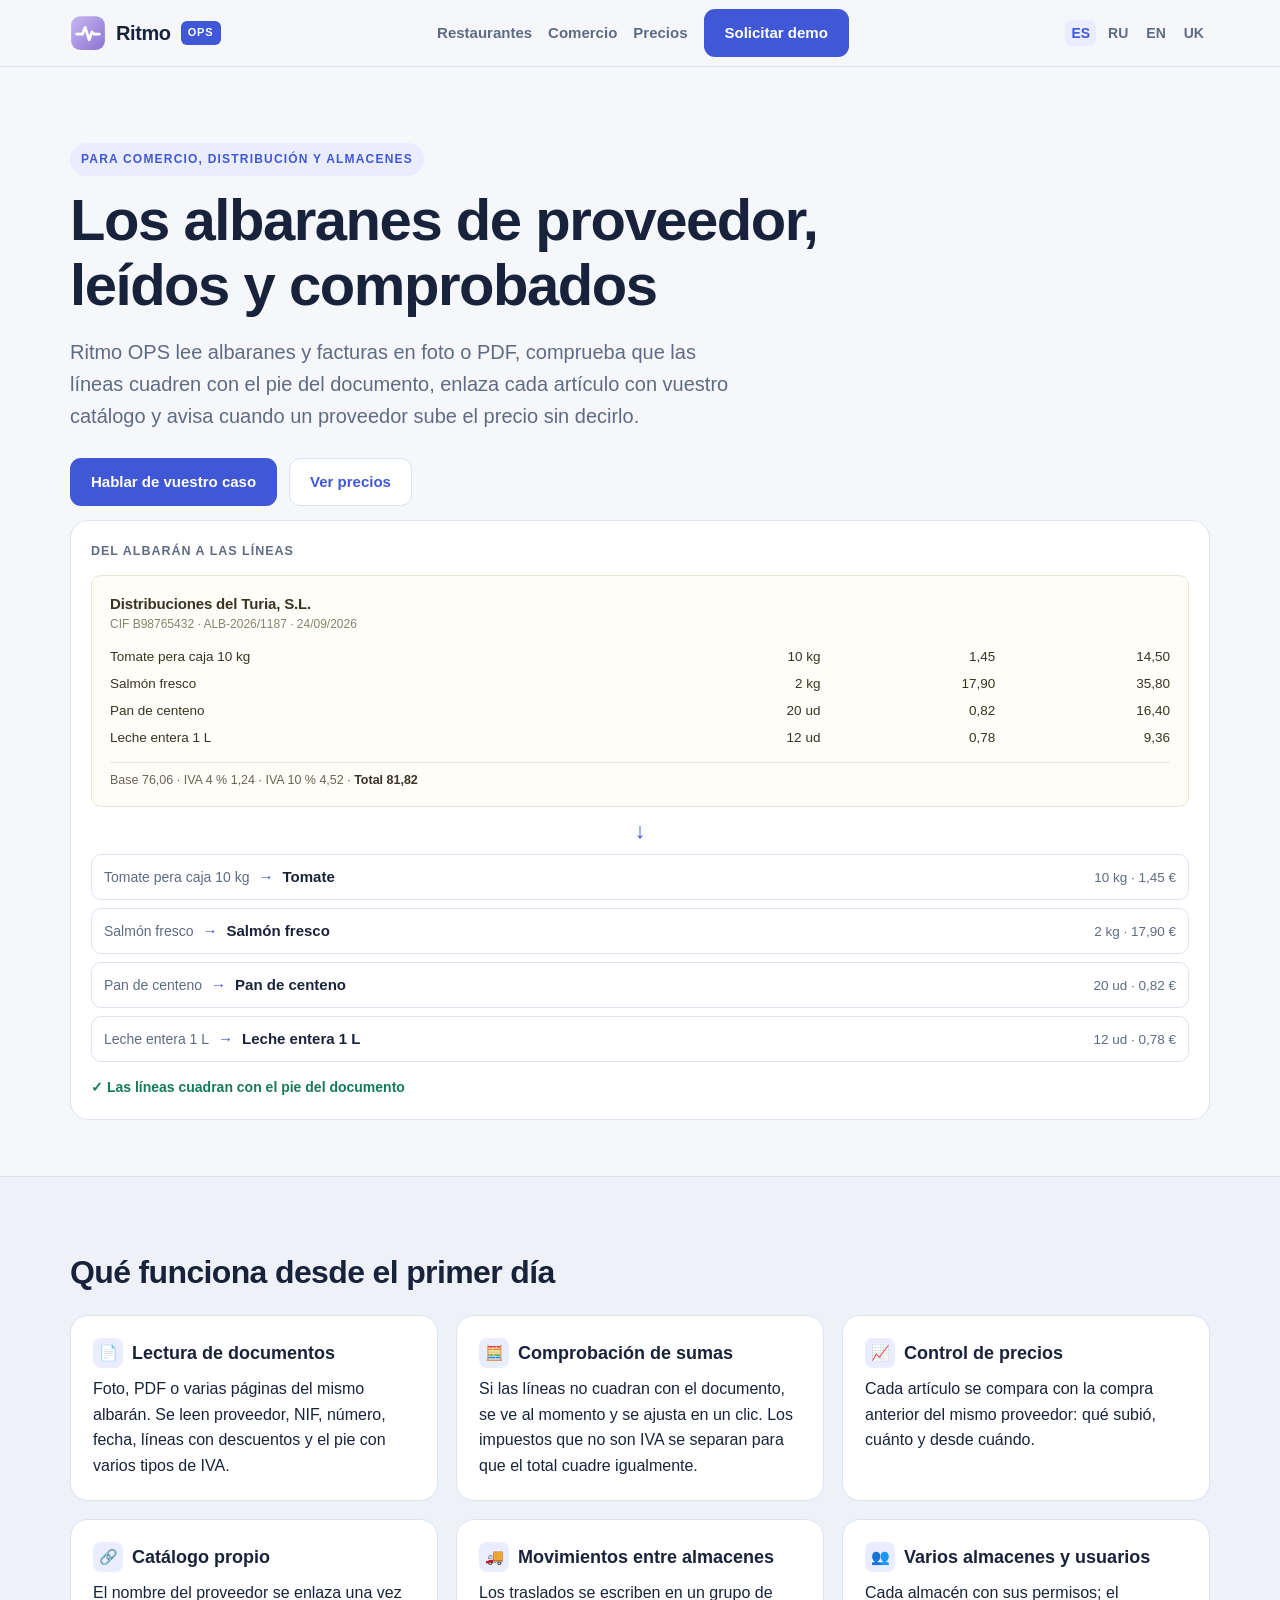
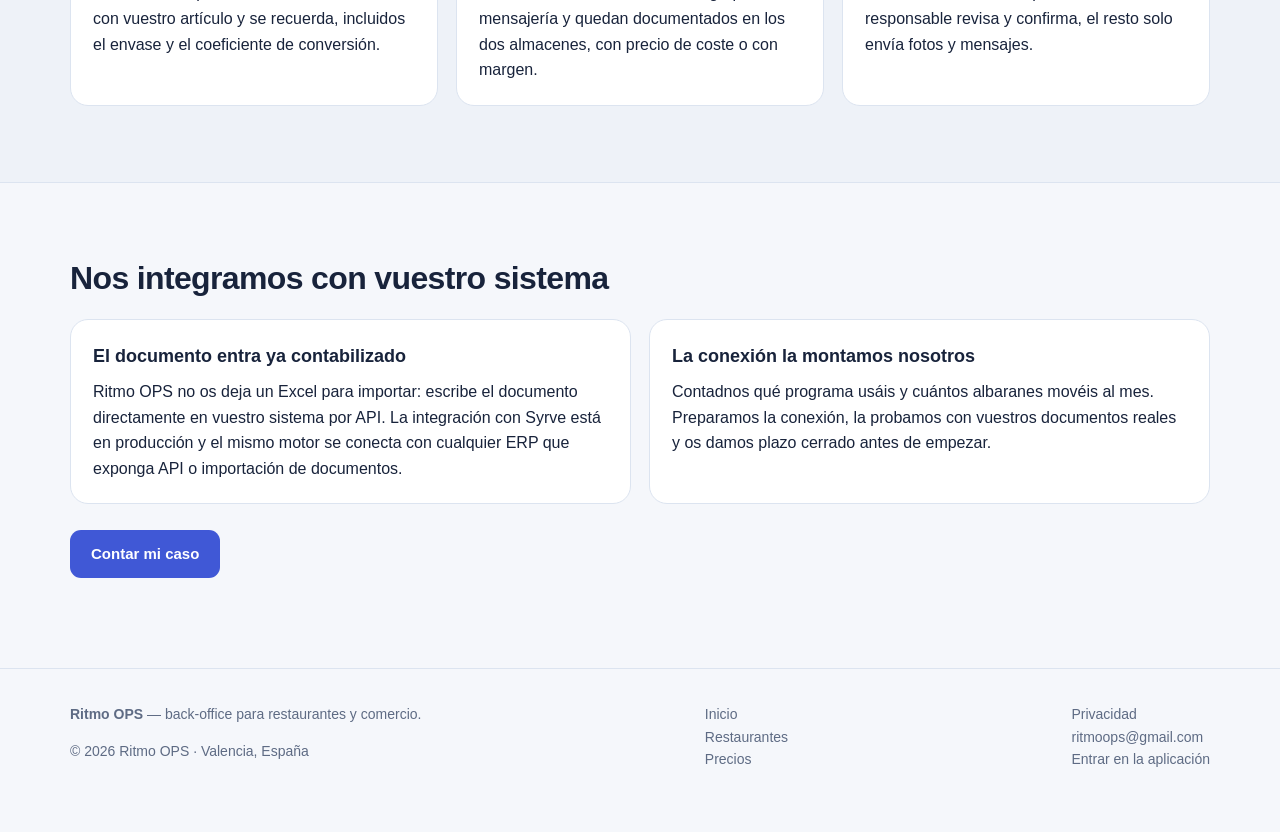
==== commit 203525c3: "Add files via upload" ====
--- a/comercio.html
+++ b/comercio.html
@@ -29,7 +29,7 @@
       <a class="btn" href="/#demo">Solicitar demo</a>
     </nav>
     <div class="lang" style="margin-left:auto">
-      <a href="/" aria-current="page">ES</a><a href="/ru.html">RU</a><a href="/en.html">EN</a>
+      <a href="/" aria-current="page">ES</a><a href="/ru.html">RU</a><a href="/en.html">EN</a><a href="/uk.html">UK</a>
     </div>
   </div>
 </header>
--- a/style.css
+++ b/style.css
@@ -176,3 +176,99 @@
   .drow, .mrow { flex-wrap: wrap; }
   .drow .sum, .mrow .qty { margin-left: 0; }
 }
+
+
+/* Ritmo OPS: automation & business systems redesign */
+:root {
+  --ground:#f5f7fb; --surface:#fff; --surface-2:#eef2f8; --ink:#18233b;
+  --ink-soft:#5e6b84; --line:#dce4f0; --accent:#4058d6; --accent-2:#697df0;
+  --accent-soft:#e9edff; --lilac:#d8defe; --ok:#167a58; --ok-soft:#e0f5ec;
+  --radius:18px; --wrap:1180px;
+}
+body { background:var(--ground); color:var(--ink); }
+header.top { background:rgba(245,247,251,.94); border-color:var(--line); }
+.brand .mark { width:36px;height:36px; }
+.brand b { background:var(--accent); }
+nav.menu { gap:16px; }
+.btn { background:var(--accent); border-radius:11px; }
+.btn:hover { background:#3046bd; }
+.btn.ghost { background:#fff; border-color:var(--line); }
+.hero { padding:76px 0 56px; overflow:hidden; }
+.hero-grid { display:grid; grid-template-columns:1.02fr .98fr; gap:44px; align-items:center; }
+.hero h1 { max-width:760px; font-size:clamp(36px,5.2vw,58px); }
+.hero .lead { max-width:660px; }
+.hero .eyebrow { display:inline-flex; padding:7px 11px; border-radius:999px; background:var(--accent-soft); }
+.hero-proof { display:flex; flex-wrap:wrap; gap:10px 18px; margin-top:20px; color:var(--ink-soft); font-size:14px; }
+.hero-proof span::before { content:"✓"; color:var(--ok); font-weight:900; margin-right:7px; }
+.dashboard-shell { background:#111b31; border-radius:20px; padding:13px; box-shadow:0 26px 65px rgba(25,40,80,.2); color:#fff; }
+.dash-top { display:flex; align-items:center; justify-content:space-between; padding:8px 9px 15px; font-size:12px; color:#b9c5e2; }
+.dash-dots { display:flex; gap:5px; }
+.dash-dots i { width:7px;height:7px;border-radius:50%;background:#8290b1; }
+.dash-app { background:#f8faff; color:var(--ink); border-radius:12px; padding:18px; }
+.dash-title { display:flex; justify-content:space-between; align-items:start; gap:12px; margin-bottom:16px; }
+.dash-title h3 { font-size:16px; margin:0; }
+.dash-label { font-size:11px; color:var(--ink-soft); }
+.dash-badge { background:var(--ok-soft); color:var(--ok); border-radius:99px; padding:3px 8px; font-size:11px; white-space:nowrap; }
+.kpi-grid { display:grid; grid-template-columns:repeat(3,1fr); gap:9px; }
+.kpi { background:#fff; border:1px solid var(--line); border-radius:11px; padding:12px; min-width:0; }
+.kpi small { display:block; font-size:11px; color:var(--ink-soft); }
+.kpi strong { display:block; font-size:clamp(18px,2vw,25px); letter-spacing:-.04em; margin:3px 0; }
+.kpi em { color:var(--ok); font-size:10px; font-style:normal; }
+.mini-chart { margin-top:12px; background:#fff; border:1px solid var(--line); border-radius:11px; padding:13px; }
+.chart-head { display:flex; justify-content:space-between; font-size:12px; font-weight:700; margin-bottom:12px; }
+.chart-bars { display:flex; gap:8px; height:82px; align-items:end; border-bottom:1px solid var(--line); padding:0 6px; }
+.chart-bars span { flex:1; background:linear-gradient(180deg,var(--accent-2),var(--accent)); border-radius:5px 5px 0 0; min-height:10px; opacity:.9; }
+.chart-foot { display:flex; justify-content:space-between; color:var(--ink-soft); font-size:10px; margin-top:7px; }
+section { padding:76px 0; }
+section.tint { background:#eef2f8; border-color:var(--line); }
+.section-head { max-width:760px; margin-bottom:30px; }
+.section-head .lead { margin-bottom:0; }
+.service-card { background:#fff; border:1px solid var(--line); border-radius:17px; padding:25px; transition:transform .18s,box-shadow .18s; }
+.service-card:hover { transform:translateY(-3px); box-shadow:0 14px 35px rgba(24,35,59,.07); }
+.service-card .ico { width:38px;height:38px;border-radius:12px; font-size:18px; margin-bottom:15px; }
+.service-card h3 { margin-bottom:8px; }
+.service-card p { color:var(--ink-soft); }
+.service-card a { font-weight:700; }
+.pill-label { display:inline-block; background:var(--accent-soft); color:var(--accent); padding:4px 9px; border-radius:999px; font-size:12px; font-weight:700; margin-bottom:12px; }
+.dash-section { background:#101a2e; color:#fff; }
+.dash-section .muted,.dash-section .lead { color:#bdc7de; }
+.dashboard-demo { background:#fff; color:var(--ink); border-radius:18px; padding:20px; box-shadow:0 20px 50px rgba(0,0,0,.16); }
+.demo-tabs { display:flex; gap:8px; flex-wrap:wrap; margin:0 0 18px; }
+.demo-tabs button { font:inherit; font-size:13px; border:1px solid var(--line); background:#fff; color:var(--ink-soft); border-radius:9px; padding:8px 12px; cursor:pointer; }
+.demo-tabs button[aria-selected="true"] { background:var(--accent); color:#fff; border-color:var(--accent); }
+.demo-metrics { display:grid; grid-template-columns:repeat(4,1fr); gap:10px; }
+.demo-metric { background:#f7f9fd; border:1px solid var(--line); border-radius:11px; padding:12px; }
+.demo-metric small { display:block; color:var(--ink-soft); font-size:11px; }
+.demo-metric strong { display:block; font-size:21px; margin:3px 0; }
+.demo-metric span { font-size:11px; color:var(--ok); }
+.demo-table { width:100%; border-collapse:collapse; margin-top:15px; font-size:13px; }
+.demo-table th,.demo-table td { padding:11px 9px; text-align:left; border-bottom:1px solid var(--line); }
+.demo-table th { color:var(--ink-soft); font-size:10px; text-transform:uppercase; letter-spacing:.05em; }
+.demo-status { background:var(--ok-soft); color:var(--ok); padding:3px 7px; border-radius:99px; font-size:10px; white-space:nowrap; }
+.demo-status.warn { background:#fff2d9; color:#8a5b00; }
+.dashboard-note { margin-top:13px; font-size:12px; color:var(--ink-soft); }
+.process-card { border:1px solid var(--line); border-radius:15px; background:#fff; padding:22px; }
+.process-number { display:grid; place-items:center; width:34px;height:34px;border-radius:10px; background:var(--accent-soft); color:var(--accent); font-weight:800; margin-bottom:13px; }
+.capability-grid { display:grid; grid-template-columns:repeat(4,1fr); gap:13px; }
+.capability { border:1px solid var(--line); background:#fff; border-radius:13px; padding:17px; }
+.capability b { display:block; margin-bottom:5px; }
+.capability span { font-size:13px; color:var(--ink-soft); }
+.final { background:linear-gradient(135deg,#e0e7ff,#f0edff); border:1px solid #d5dcff; }
+.final .cta { display:flex; gap:10px; justify-content:center; flex-wrap:wrap; margin-top:20px; }
+footer { background:#f5f7fb; }
+@media(max-width:900px) {
+ .hero-grid { grid-template-columns:1fr; gap:30px; }
+ .hero { padding-top:52px; }
+ .capability-grid { grid-template-columns:repeat(2,1fr); }
+ .demo-metrics { grid-template-columns:repeat(2,1fr); }
+}
+@media(max-width:620px) {
+ .hero h1 { font-size:36px; }
+ .capability-grid,.demo-metrics { grid-template-columns:1fr 1fr; }
+ .dashboard-shell { padding:8px; }
+ .dash-app { padding:12px; }
+ .kpi-grid { gap:6px; }
+ .kpi { padding:8px; }
+ .demo-table { font-size:11px; }
+ .demo-table th,.demo-table td { padding:8px 5px; }
+}
